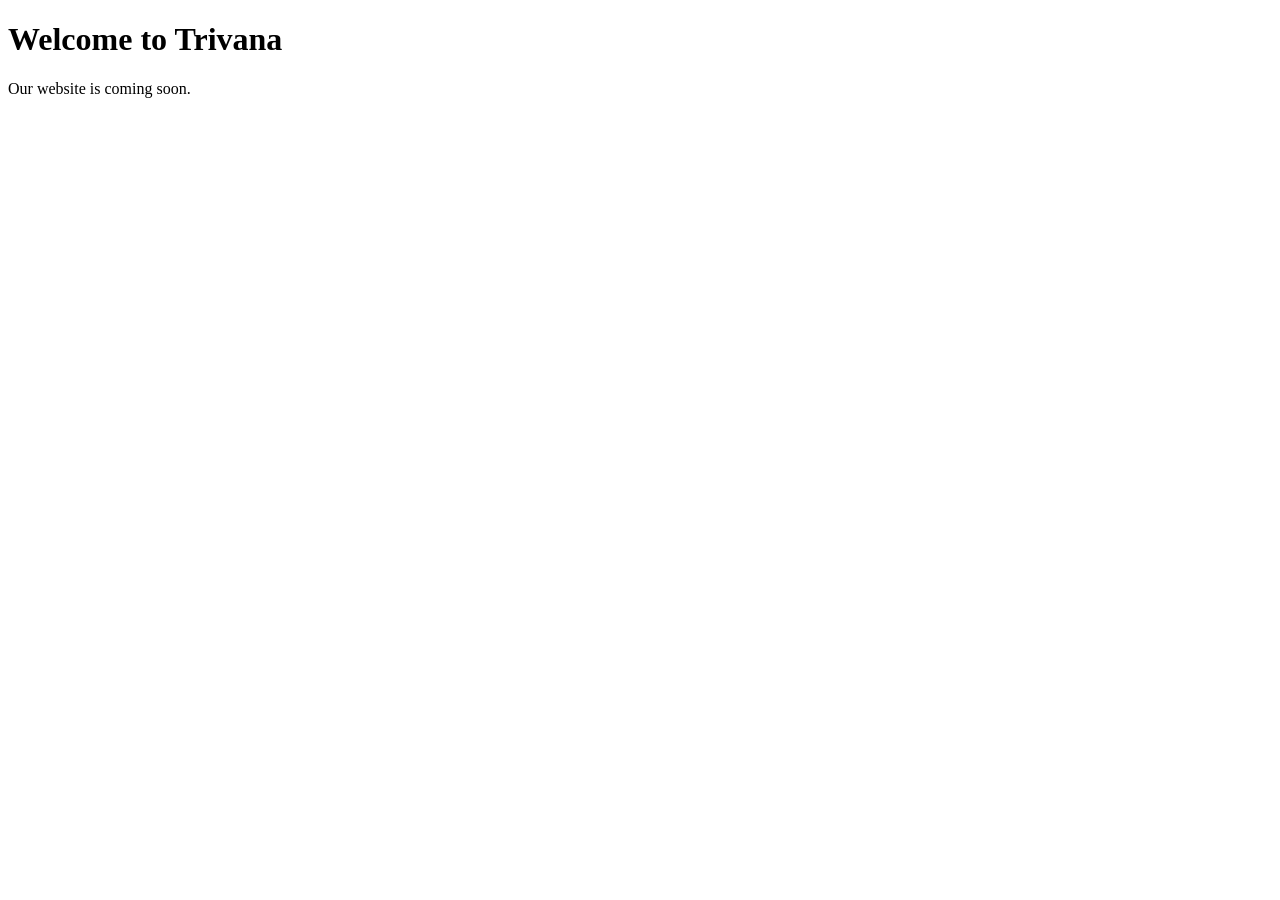
==== index.html @ 0ed07456 "Add initial HTML structure for Trivana website" ====
<!DOCTYPE html>
<html lang="en">
<head>
  <meta charset="UTF-8">
  <meta name="viewport" content="width=device-width, initial-scale=1.0">
  <title>Trivana</title>
</head>
<body>
  <h1>Welcome to Trivana</h1>
  <p>Our website is coming soon.</p>
</body>
</html>
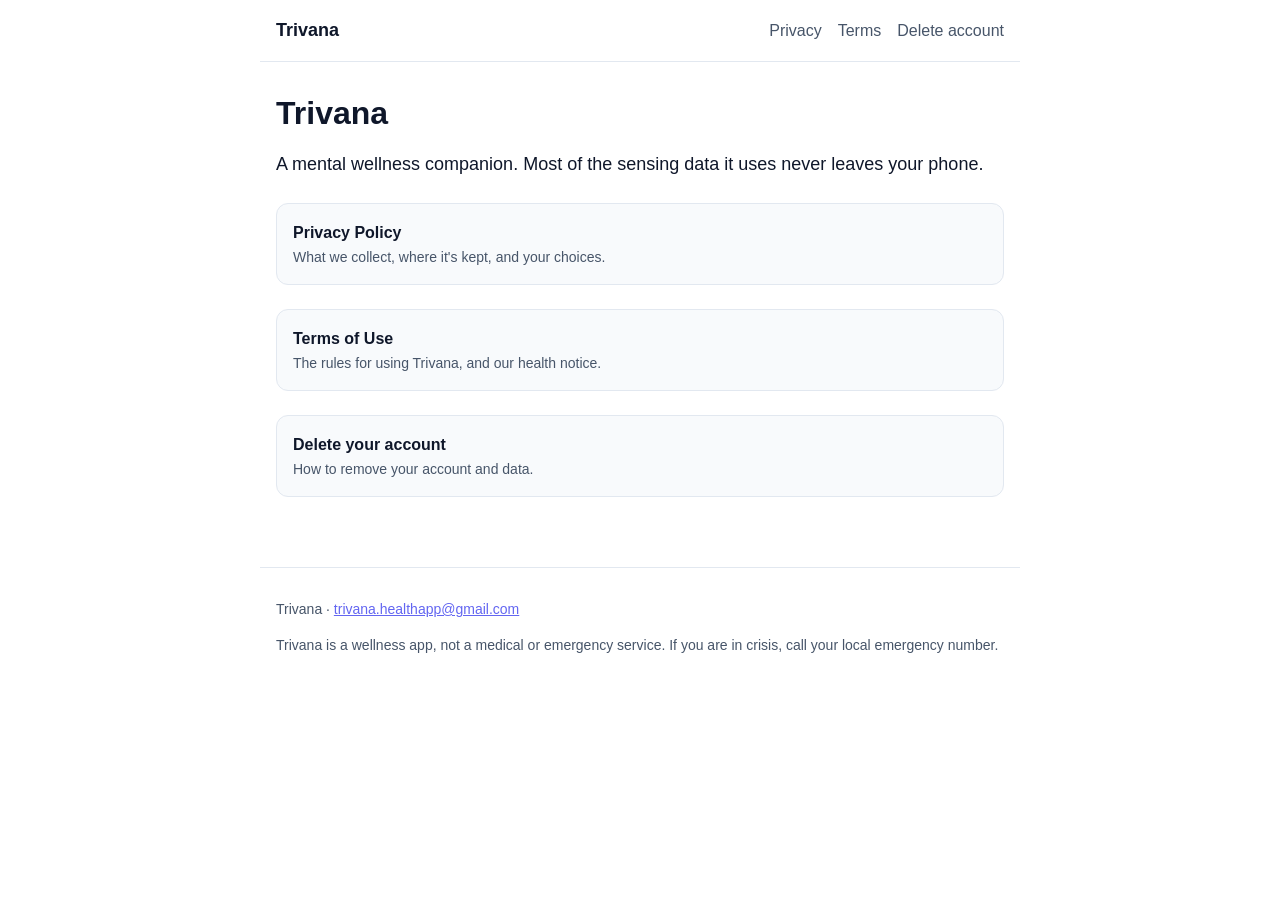
==== commit 67e033a5: "Added playstore_required pages" ====
--- a/index.html
+++ b/index.html
@@ -1,12 +1,34 @@
-<!DOCTYPE html>
+<!doctype html>
 <html lang="en">
 <head>
-  <meta charset="UTF-8">
-  <meta name="viewport" content="width=device-width, initial-scale=1.0">
-  <title>Trivana</title>
+  <meta charset="utf-8">
+  <meta name="viewport" content="width=device-width, initial-scale=1">
+  <title>Trivana – Trivana</title>
+  <meta name="description" content="Trivana privacy policy, terms of use and account deletion.">
+  <link rel="stylesheet" href="styles.css">
 </head>
 <body>
-  <h1>Welcome to Trivana</h1>
-  <p>Our website is coming soon.</p>
+
+  <nav class="nav">
+    <a href="index.html" class="brand">Trivana</a>
+    <div class="links">
+      <a href="privacy-policy.html">Privacy</a>
+      <a href="terms.html">Terms</a>
+      <a href="delete-account.html">Delete account</a>
+    </div>
+  </nav>
+  <main>
+    <h1>Trivana</h1>
+    <p class="lead">A mental wellness companion. Most of the sensing data it uses never leaves your phone.</p>
+    <ul class="cards">
+      <li><a href="privacy-policy.html"><strong>Privacy Policy</strong><span>What we collect, where it's kept, and your choices.</span></a></li>
+      <li><a href="terms.html"><strong>Terms of Use</strong><span>The rules for using Trivana, and our health notice.</span></a></li>
+      <li><a href="delete-account.html"><strong>Delete your account</strong><span>How to remove your account and data.</span></a></li>
+    </ul>
+  </main>
+  <footer>
+    <p>Trivana · <a href="mailto:trivana.healthapp@gmail.com">trivana.healthapp@gmail.com</a></p>
+    <p class="muted">Trivana is a wellness app, not a medical or emergency service. If you are in crisis, call your local emergency number.</p>
+  </footer>
 </body>
 </html>
--- a/styles.css
+++ b/styles.css
@@ -0,0 +1,27 @@
+:root {
+  --bg: #ffffff; --fg: #0f172a; --muted: #475569; --accent: #6366f1; --card: #f8fafc; --border: #e2e8f0;
+}
+@media (prefers-color-scheme: dark) {
+  :root { --bg: #0b1020; --fg: #e2e8f0; --muted: #94a3b8; --accent: #a5b4fc; --card: #131a2e; --border: #24304d; }
+}
+* { box-sizing: border-box; }
+body { margin: 0; background: var(--bg); color: var(--fg); font: 16px/1.6 -apple-system, BlinkMacSystemFont, "Segoe UI", Roboto, sans-serif; }
+.nav { display: flex; flex-wrap: wrap; gap: 12px; justify-content: space-between; align-items: center; max-width: 760px; margin: 0 auto; padding: 16px; border-bottom: 1px solid var(--border); }
+.nav .brand { font-weight: 800; font-size: 18px; color: var(--fg); text-decoration: none; }
+.nav .links { display: flex; gap: 16px; flex-wrap: wrap; }
+.nav .links a { color: var(--muted); text-decoration: none; }
+.nav .links a[aria-current="page"] { color: var(--accent); font-weight: 600; }
+main { max-width: 760px; margin: 0 auto; padding: 24px 16px 48px; }
+h1 { font-size: 32px; line-height: 1.2; margin: 8px 0; }
+h2 { font-size: 20px; margin: 32px 0 8px; }
+.lead { font-size: 18px; }
+.muted { color: var(--muted); font-size: 14px; }
+a { color: var(--accent); overflow-wrap: anywhere; }
+ul, ol { padding-left: 22px; }
+li { margin: 6px 0; }
+.button { display: inline-block; padding: 12px 18px; border-radius: 10px; background: var(--accent); color: #fff; text-decoration: none; font-weight: 600; }
+@media (prefers-color-scheme: dark) { .button { color: #0b1020; } }
+.cards { list-style: none; padding: 0; display: grid; gap: 12px; }
+.cards a { display: block; padding: 16px; border: 1px solid var(--border); border-radius: 12px; background: var(--card); color: var(--fg); text-decoration: none; }
+.cards span { display: block; color: var(--muted); font-size: 14px; }
+footer { max-width: 760px; margin: 0 auto; padding: 16px 16px 40px; border-top: 1px solid var(--border); color: var(--muted); font-size: 14px; }
